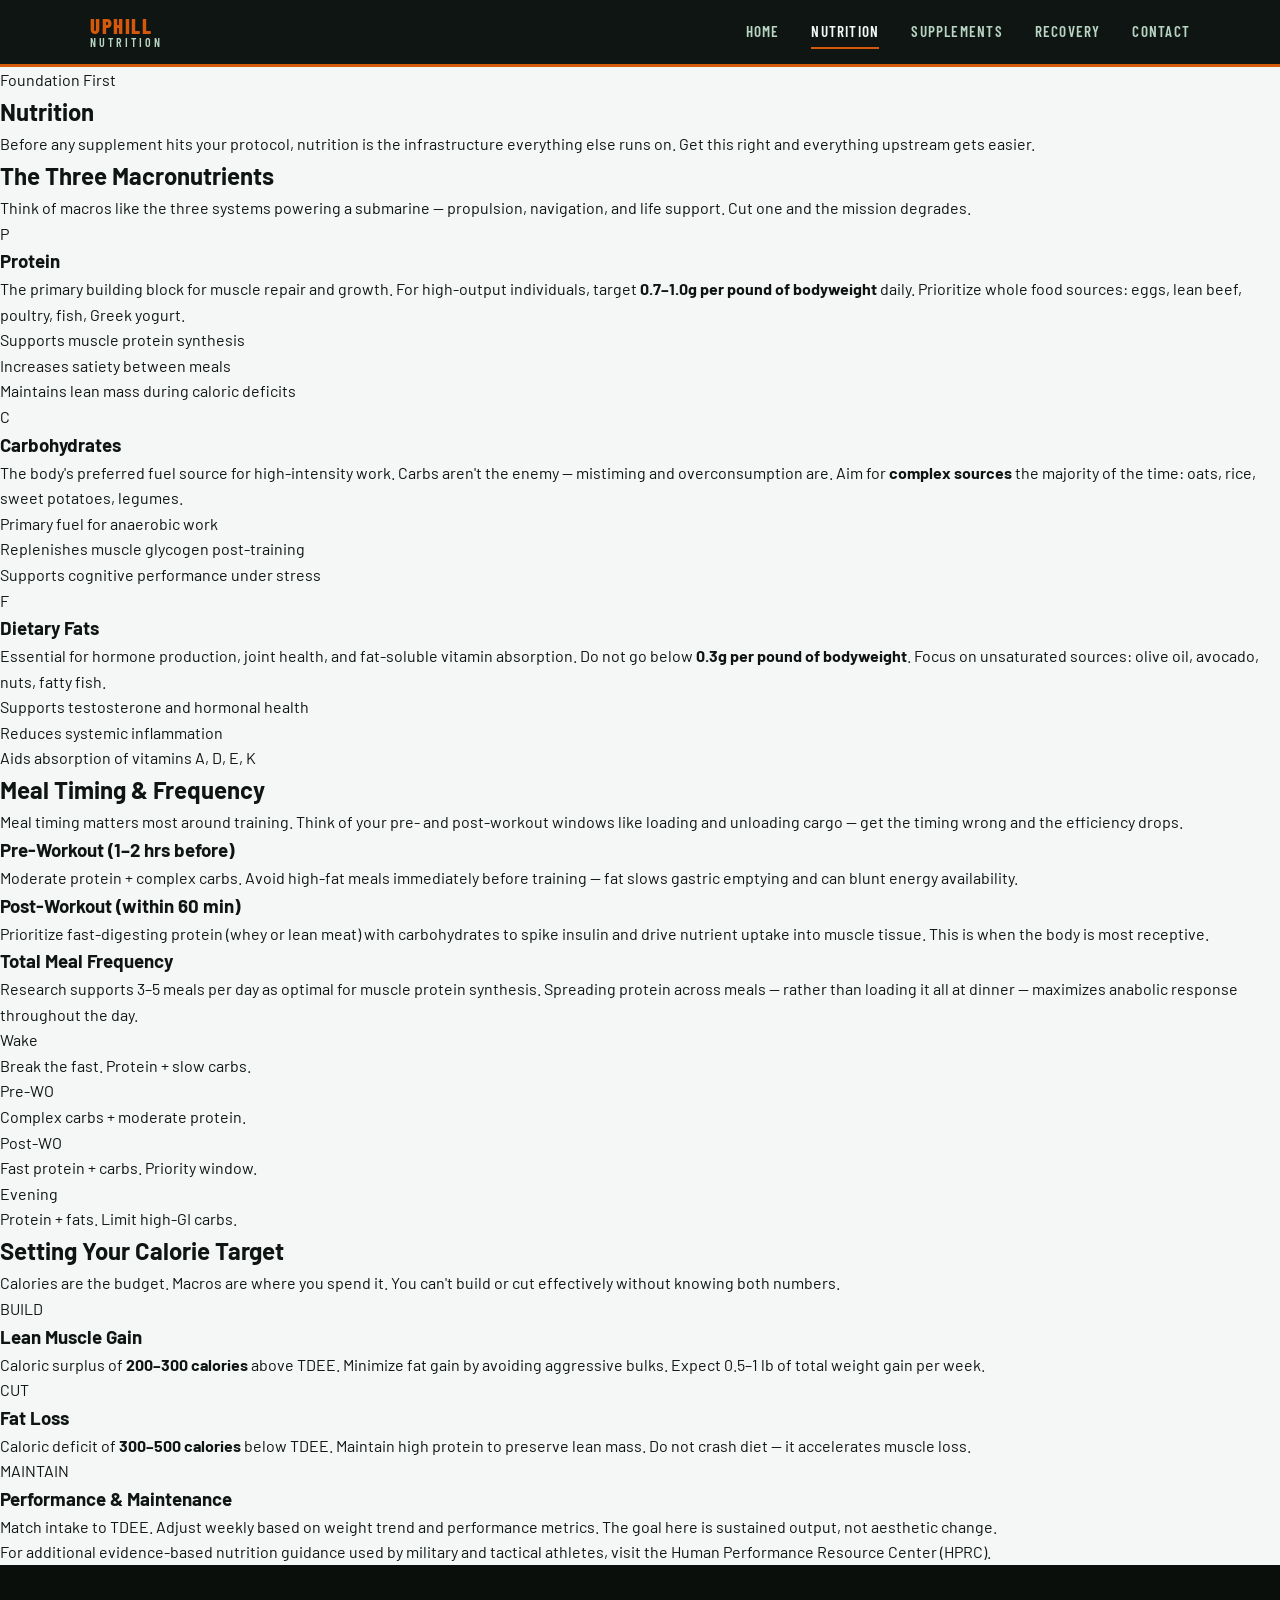
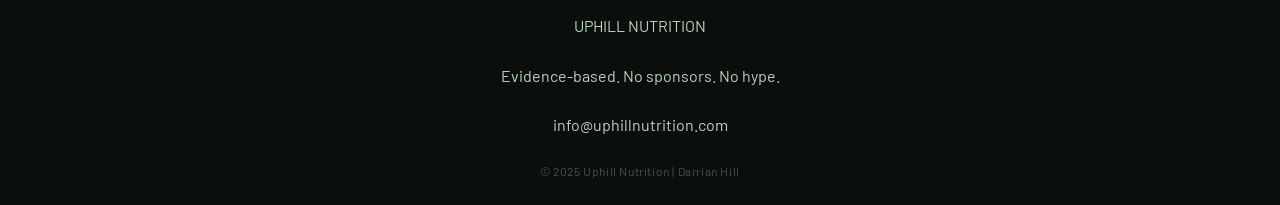
==== nutrition.html @ e3f039fe "Add files via upload Added supplement and nutrition pages" ====
<!DOCTYPE html>
<html lang="en">
<head>
  <meta charset="UTF-8">
  <meta name="viewport" content="width=device-width, initial-scale=1.0">
  <meta name="description" content="Evidence-based nutrition guidance for military personnel and athletes — macros, meal timing, and fueling strategies that actually work.">
  <meta name="author" content="Darrian Hill">
  <meta name="keywords" content="sports nutrition, macros, meal timing, military diet, athlete nutrition, protein, carbohydrates, fats">
  <title>Nutrition | Uphill Nutrition</title>
  <link rel="stylesheet" href="styles.css">
  <link rel="preconnect" href="https://fonts.googleapis.com">
  <link href="https://fonts.googleapis.com/css2?family=Barlow+Condensed:wght@400;600;700;800&family=Barlow:wght@400;500;600&display=swap" rel="stylesheet">
</head>
<body>

  <header>
    <div class="header-inner">
      <div class="logo">
        <span class="logo-up">UPHILL</span>
        <span class="logo-nutrition">NUTRITION</span>
      </div>
      <nav>
        <a href="index.html">Home</a>
        <a href="nutrition.html" class="active">Nutrition</a>
        <a href="supplements.html">Supplements</a>
        <a href="recovery.html">Recovery</a>
        <a href="contact.html">Contact</a>
      </nav>
    </div>
  </header>

  <main>

    <!-- Page Hero -->
    <section class="page-hero">
      <div class="page-hero-content">
        <span class="page-label">Foundation First</span>
        <h1>Nutrition</h1>
        <p>Before any supplement hits your protocol, nutrition is the infrastructure everything else runs on. Get this right and everything upstream gets easier.</p>
      </div>
    </section>

    <!-- Macros Section -->
    <section class="content-section">
      <div class="section-inner">
        <div class="section-header">
          <h2>The Three Macronutrients</h2>
          <p class="section-sub">Think of macros like the three systems powering a submarine — propulsion, navigation, and life support. Cut one and the mission degrades.</p>
        </div>

        <div class="card-grid">
          <article class="macro-card">
            <div class="macro-icon protein-icon">P</div>
            <h3>Protein</h3>
            <p>The primary building block for muscle repair and growth. For high-output individuals, target <strong>0.7–1.0g per pound of bodyweight</strong> daily. Prioritize whole food sources: eggs, lean beef, poultry, fish, Greek yogurt.</p>
            <ul class="macro-list">
              <li>Supports muscle protein synthesis</li>
              <li>Increases satiety between meals</li>
              <li>Maintains lean mass during caloric deficits</li>
            </ul>
          </article>

          <article class="macro-card">
            <div class="macro-icon carb-icon">C</div>
            <h3>Carbohydrates</h3>
            <p>The body's preferred fuel source for high-intensity work. Carbs aren't the enemy — mistiming and overconsumption are. Aim for <strong>complex sources</strong> the majority of the time: oats, rice, sweet potatoes, legumes.</p>
            <ul class="macro-list">
              <li>Primary fuel for anaerobic work</li>
              <li>Replenishes muscle glycogen post-training</li>
              <li>Supports cognitive performance under stress</li>
            </ul>
          </article>

          <article class="macro-card">
            <div class="macro-icon fat-icon">F</div>
            <h3>Dietary Fats</h3>
            <p>Essential for hormone production, joint health, and fat-soluble vitamin absorption. Do not go below <strong>0.3g per pound of bodyweight</strong>. Focus on unsaturated sources: olive oil, avocado, nuts, fatty fish.</p>
            <ul class="macro-list">
              <li>Supports testosterone and hormonal health</li>
              <li>Reduces systemic inflammation</li>
              <li>Aids absorption of vitamins A, D, E, K</li>
            </ul>
          </article>
        </div>
      </div>
    </section>

    <!-- Meal Timing -->
    <section class="content-section alt-bg">
      <div class="section-inner">
        <div class="two-col">
          <div class="col-text">
            <h2>Meal Timing &amp; Frequency</h2>
            <p>Meal timing matters most around training. Think of your pre- and post-workout windows like loading and unloading cargo — get the timing wrong and the efficiency drops.</p>
            <h3>Pre-Workout (1–2 hrs before)</h3>
            <p>Moderate protein + complex carbs. Avoid high-fat meals immediately before training — fat slows gastric emptying and can blunt energy availability.</p>
            <h3>Post-Workout (within 60 min)</h3>
            <p>Prioritize fast-digesting protein (whey or lean meat) with carbohydrates to spike insulin and drive nutrient uptake into muscle tissue. This is when the body is most receptive.</p>
            <h3>Total Meal Frequency</h3>
            <p>Research supports 3–5 meals per day as optimal for muscle protein synthesis. Spreading protein across meals — rather than loading it all at dinner — maximizes anabolic response throughout the day.</p>
          </div>
          <div class="col-visual">
            <div class="timing-chart">
              <div class="timing-row">
                <span class="timing-label">Wake</span>
                <div class="timing-bar bar-moderate"></div>
                <span class="timing-note">Break the fast. Protein + slow carbs.</span>
              </div>
              <div class="timing-row">
                <span class="timing-label">Pre-WO</span>
                <div class="timing-bar bar-high"></div>
                <span class="timing-note">Complex carbs + moderate protein.</span>
              </div>
              <div class="timing-row">
                <span class="timing-label">Post-WO</span>
                <div class="timing-bar bar-peak"></div>
                <span class="timing-note">Fast protein + carbs. Priority window.</span>
              </div>
              <div class="timing-row">
                <span class="timing-label">Evening</span>
                <div class="timing-bar bar-low"></div>
                <span class="timing-note">Protein + fats. Limit high-GI carbs.</span>
              </div>
            </div>
          </div>
        </div>
      </div>
    </section>

    <!-- Calorie Targets -->
    <section class="content-section">
      <div class="section-inner">
        <div class="section-header">
          <h2>Setting Your Calorie Target</h2>
          <p class="section-sub">Calories are the budget. Macros are where you spend it. You can't build or cut effectively without knowing both numbers.</p>
        </div>

        <div class="goal-grid">
          <div class="goal-card">
            <span class="goal-tag build">BUILD</span>
            <h3>Lean Muscle Gain</h3>
            <p>Caloric surplus of <strong>200–300 calories</strong> above TDEE. Minimize fat gain by avoiding aggressive bulks. Expect 0.5–1 lb of total weight gain per week.</p>
          </div>
          <div class="goal-card">
            <span class="goal-tag cut">CUT</span>
            <h3>Fat Loss</h3>
            <p>Caloric deficit of <strong>300–500 calories</strong> below TDEE. Maintain high protein to preserve lean mass. Do not crash diet — it accelerates muscle loss.</p>
          </div>
          <div class="goal-card">
            <span class="goal-tag maintain">MAINTAIN</span>
            <h3>Performance &amp; Maintenance</h3>
            <p>Match intake to TDEE. Adjust weekly based on weight trend and performance metrics. The goal here is sustained output, not aesthetic change.</p>
          </div>
        </div>

        <div class="resource-link">
          <p>For additional evidence-based nutrition guidance used by military and tactical athletes, visit the <a href="https://www.hprc-online.org" target="_blank">Human Performance Resource Center (HPRC)</a>.</p>
        </div>
      </div>
    </section>

  </main>

  <footer>
    <div class="footer-inner">
      <p class="footer-logo">UPHILL NUTRITION</p>
      <p>Evidence-based. No sponsors. No hype.</p>
      <p><a href="mailto:info@uphillnutrition.com">info@uphillnutrition.com</a></p>
      <p class="footer-copy">&copy; 2025 Uphill Nutrition | Darrian Hill</p>
    </div>
  </footer>

</body>
</html>
---- styles.css ----
/* ============================================================
   Uphill Nutrition — styles.css
   CIS 300 | Darrian Hill | dnhill4
   ============================================================ */


:root {
  --text: #0f1512;
  --background: #f4f7f5;
  --primary: #1b6b3a;
  --secondary: #b8d4c3;
  --accent: #d4590a;

  --font-display: 'Barlow Condensed', sans-serif;
  --font-body: 'Barlow', sans-serif;

  --max-width: 1100px;
  --radius: 4px;
  --transition: 0.2s ease;
}


* {
  margin: 0;
  padding: 0;
  box-sizing: border-box;
}

body {
  font-family: var(--font-body);
  background-color: var(--background);
  color: var(--text);
  font-size: 1rem;
  line-height: 1.6;
}

img {
  max-width: 100%;
  display: block;
}

a {
  text-decoration: none;
  color: inherit;
}

ul {
  list-style: none;
}

/* --- Header ----------------------------------------------- */
header {
  background-color: var(--text);
  color: var(--background);
  padding: 0 2rem;
  position: sticky;
  top: 0;
  z-index: 100;
  border-bottom: 3px solid var(--accent);
}

.header-inner {
  max-width: var(--max-width);
  margin: 0 auto;
  display: flex;
  align-items: center;
  justify-content: space-between;
  height: 64px;
}

/* --- Logo -------------------------------------------------- */
.logo {
  display: flex;
  flex-direction: column;
  line-height: 1;
  font-family: var(--font-display);
  letter-spacing: 0.1em;
}

.logo-up {
  font-size: 1.3rem;
  font-weight: 800;
  color: var(--accent);
}

.logo-nutrition {
  font-size: 0.75rem;
  font-weight: 600;
  color: var(--secondary);
  letter-spacing: 0.25em;
}

/* --- Navigation -------------------------------------------- */
nav {
  display: flex;
  gap: 2rem;
  font-family: var(--font-display);
  font-weight: 600;
  font-size: 0.95rem;
  letter-spacing: 0.08em;
  text-transform: uppercase;
}

nav a {
  color: var(--secondary);
  padding: 4px 0;
  border-bottom: 2px solid transparent;
  transition: color var(--transition), border-color var(--transition);
}

nav a:hover,
nav a.active {
  color: var(--background);
  border-bottom-color: var(--accent);
}

/* --- Hero -------------------------------------------------- */
.hero {
  background-color: var(--text);
  color: var(--background);
  padding: 5rem 2rem;
  position: relative;
  overflow: hidden;
}

.hero::before {
  content: '';
  position: absolute;
  top: -60px;
  right: -60px;
  width: 400px;
  height: 400px;
  background: radial-gradient(circle, rgba(212, 89, 10, 0.12) 0%, transparent 70%);
  pointer-events: none;
}

.hero-content {
  max-width: var(--max-width);
  margin: 0 auto;
}

.hero-label {
  font-family: var(--font-display);
  font-size: 0.85rem;
  letter-spacing: 0.3em;
  text-transform: uppercase;
  color: var(--accent);
  margin-bottom: 1rem;
}

.hero h1 {
  font-family: var(--font-display);
  font-size: clamp(2.8rem, 7vw, 5.5rem);
  font-weight: 800;
  line-height: 1;
  letter-spacing: -0.01em;
  text-transform: uppercase;
  margin-bottom: 1.5rem;
}

.hero-sub {
  max-width: 560px;
  color: var(--secondary);
  font-size: 1.05rem;
  margin-bottom: 2.5rem;
}

.hero-cta {
  display: flex;
  gap: 1rem;
  flex-wrap: wrap;
}

.hero-badge {
  position: absolute;
  right: 4rem;
  top: 50%;
  transform: translateY(-50%);
  display: flex;
  flex-direction: column;
  align-items: center;
  font-family: var(--font-display);
  font-weight: 800;
  font-size: 1.4rem;
  letter-spacing: 0.2em;
  text-transform: uppercase;
  color: rgba(184, 212, 195, 0.15);
  line-height: 1.2;
}

/* --- Buttons ----------------------------------------------- */
.btn-primary {
  display: inline-block;
  background-color: var(--accent);
  color: var(--background);
  font-family: var(--font-display);
  font-weight: 700;
  font-size: 0.9rem;
  letter-spacing: 0.1em;
  text-transform: uppercase;
  padding: 0.75rem 1.75rem;
  border-radius: var(--radius);
  transition: background-color var(--transition), transform var(--transition);
}

.btn-primary:hover {
  background-color: #b84a06;
  transform: translateY(-2px);
}

.btn-secondary {
  display: inline-block;
  border: 2px solid var(--secondary);
  color: var(--secondary);
  font-family: var(--font-display);
  font-weight: 700;
  font-size: 0.9rem;
  letter-spacing: 0.1em;
  text-transform: uppercase;
  padding: 0.75rem 1.75rem;
  border-radius: var(--radius);
  transition: background-color var(--transition), color var(--transition);
}

.btn-secondary:hover {
  background-color: var(--secondary);
  color: var(--text);
}

/* --- Mission Strip ----------------------------------------- */
.mission-strip {
  background-color: var(--primary);
  color: var(--background);
  padding: 2.5rem 2rem;
}

.strip-inner {
  max-width: var(--max-width);
  margin: 0 auto;
  display: flex;
  align-items: center;
  gap: 2.5rem;
}

.strip-stat {
  display: flex;
  flex-direction: column;
  align-items: center;
  min-width: 100px;
  text-align: center;
}

.stat-num {
  font-family: var(--font-display);
  font-size: 3rem;
  font-weight: 800;
  color: var(--accent);
  line-height: 1;
}

.stat-label {
  font-size: 0.75rem;
  letter-spacing: 0.15em;
  text-transform: uppercase;
  color: var(--secondary);
  margin-top: 0.25rem;
}

.strip-divider {
  width: 1px;
  height: 60px;
  background-color: rgba(184, 212, 195, 0.3);
  flex-shrink: 0;
}

.strip-text {
  font-size: 0.95rem;
  color: var(--secondary);
  flex: 1;
  line-height: 1.7;
}

/* --- Cards Section ----------------------------------------- */
.cards-section {
  padding: 5rem 2rem;
  max-width: var(--max-width);
  margin: 0 auto;
}

.section-heading {
  font-family: var(--font-display);
  font-size: 2.2rem;
  font-weight: 800;
  text-transform: uppercase;
  letter-spacing: 0.05em;
  margin-bottom: 2.5rem;
  color: var(--text);
  border-left: 5px solid var(--accent);
  padding-left: 1rem;
}

.cards-grid {
  display: grid;
  grid-template-columns: repeat(3, 1fr);
  gap: 1.5rem;
}

/* --- Card -------------------------------------------------- */
.card {
  background-color: #ffffff;
  border: 1px solid #dde8e2;
  border-radius: var(--radius);
  padding: 2rem;
  transition: transform var(--transition), box-shadow var(--transition);
}

.card:hover {
  transform: translateY(-4px);
  box-shadow: 0 12px 32px rgba(27, 107, 58, 0.1);
}

.card-accent {
  background-color: var(--text);
  color: var(--background);
  border-color: var(--text);
}

.card-accent p {
  color: var(--secondary);
}

.card-icon {
  font-size: 1.8rem;
  color: var(--accent);
  margin-bottom: 1rem;
}

.card h3 {
  font-family: var(--font-display);
  font-size: 1.5rem;
  font-weight: 700;
  text-transform: uppercase;
  letter-spacing: 0.05em;
  margin-bottom: 0.75rem;
}

.card p {
  font-size: 0.92rem;
  color: #4a5a50;
  line-height: 1.7;
  margin-bottom: 1.5rem;
}

.card-link {
  font-family: var(--font-display);
  font-weight: 700;
  font-size: 0.85rem;
  letter-spacing: 0.1em;
  text-transform: uppercase;
  color: var(--accent);
  border-bottom: 1px solid transparent;
  transition: border-color var(--transition);
}

.card-link:hover {
  border-bottom-color: var(--accent);
}

/* --- Audience Section -------------------------------------- */
.audience-section {
  background-color: #eaf2ed;
  padding: 5rem 2rem;
}

.audience-inner {
  max-width: var(--max-width);
  margin: 0 auto;
  display: grid;
  grid-template-columns: 1fr 1fr;
  gap: 4rem;
  align-items: center;
}

.audience-text h2 {
  font-family: var(--font-display);
  font-size: 2rem;
  font-weight: 800;
  text-transform: uppercase;
  letter-spacing: 0.03em;
  margin-bottom: 1rem;
  color: var(--text);
}

.audience-text p {
  color: #3a4a40;
  margin-bottom: 1rem;
  font-size: 0.95rem;
}

.audience-list {
  margin: 1.5rem 0 2rem;
  display: flex;
  flex-direction: column;
  gap: 0.6rem;
}

.audience-list li {
  font-size: 0.92rem;
  color: var(--text);
  padding-left: 1.2rem;
  position: relative;
}

.audience-list li::before {
  content: '▸';
  position: absolute;
  left: 0;
  color: var(--accent);
}

/* --- Visual Block ------------------------------------------ */
.visual-block {
  background-color: var(--text);
  color: var(--background);
  border-radius: var(--radius);
  padding: 2rem;
}

.visual-label {
  font-family: var(--font-display);
  font-size: 0.75rem;
  letter-spacing: 0.25em;
  text-transform: uppercase;
  color: var(--accent);
  margin-bottom: 0.5rem;
}

.visual-range {
  font-family: var(--font-display);
  font-size: 1.8rem;
  font-weight: 700;
  color: var(--secondary);
  margin-bottom: 1.5rem;
}

.visual-bar-wrap {
  margin-bottom: 0.75rem;
}

.visual-bar {
  background-color: var(--primary);
  color: var(--background);
  font-size: 0.78rem;
  font-family: var(--font-display);
  font-weight: 600;
  letter-spacing: 0.05em;
  text-transform: uppercase;
  padding: 0.4rem 0.75rem;
  border-radius: 2px;
  border-left: 3px solid var(--accent);
  transition: width var(--transition);
}

/* --- Resource Callout -------------------------------------- */
.resource-callout {
  text-align: center;
  padding: 4rem 2rem;
  max-width: 640px;
  margin: 0 auto;
}

.resource-label {
  font-family: var(--font-display);
  font-size: 0.75rem;
  letter-spacing: 0.25em;
  text-transform: uppercase;
  color: var(--accent);
  margin-bottom: 0.5rem;
}

.resource-callout h3 {
  font-family: var(--font-display);
  font-size: 1.8rem;
  font-weight: 800;
  text-transform: uppercase;
  margin-bottom: 0.75rem;
}

.resource-callout p {
  color: #4a5a50;
  margin-bottom: 1.5rem;
  font-size: 0.95rem;
}

/* --- Contact Strip ----------------------------------------- */
.contact-strip {
  background-color: var(--text);
  color: var(--secondary);
  text-align: center;
  padding: 2rem;
  font-size: 0.9rem;
}

.email-link {
  display: block;
  font-family: var(--font-display);
  font-size: 1.3rem;
  font-weight: 700;
  color: var(--accent);
  letter-spacing: 0.05em;
  margin-top: 0.4rem;
  transition: color var(--transition);
}

.email-link:hover {
  color: #ff7a3a;
}

/* --- Footer ------------------------------------------------ */
footer {
  background-color: #0a0f0c;
  color: var(--secondary);
  padding: 3rem 2rem 1.5rem;
}

.footer-inner {
  max-width: var(--max-width);
  margin: 0 auto;
  display: flex;
  flex-direction: column;
  align-items: center;
  gap: 1.5rem;
  text-align: center;
}

.footer-brand p {
  font-size: 0.8rem;
  color: rgba(184, 212, 195, 0.5);
  margin-top: 0.4rem;
  letter-spacing: 0.05em;
}

.footer-nav {
  display: flex;
  gap: 1.5rem;
  font-family: var(--font-display);
  font-size: 0.85rem;
  font-weight: 600;
  letter-spacing: 0.1em;
  text-transform: uppercase;
}

.footer-nav a {
  color: rgba(184, 212, 195, 0.6);
  transition: color var(--transition);
}

.footer-nav a:hover {
  color: var(--background);
}

.footer-copy {
  font-size: 0.75rem;
  color: rgba(184, 212, 195, 0.35);
  letter-spacing: 0.05em;
}
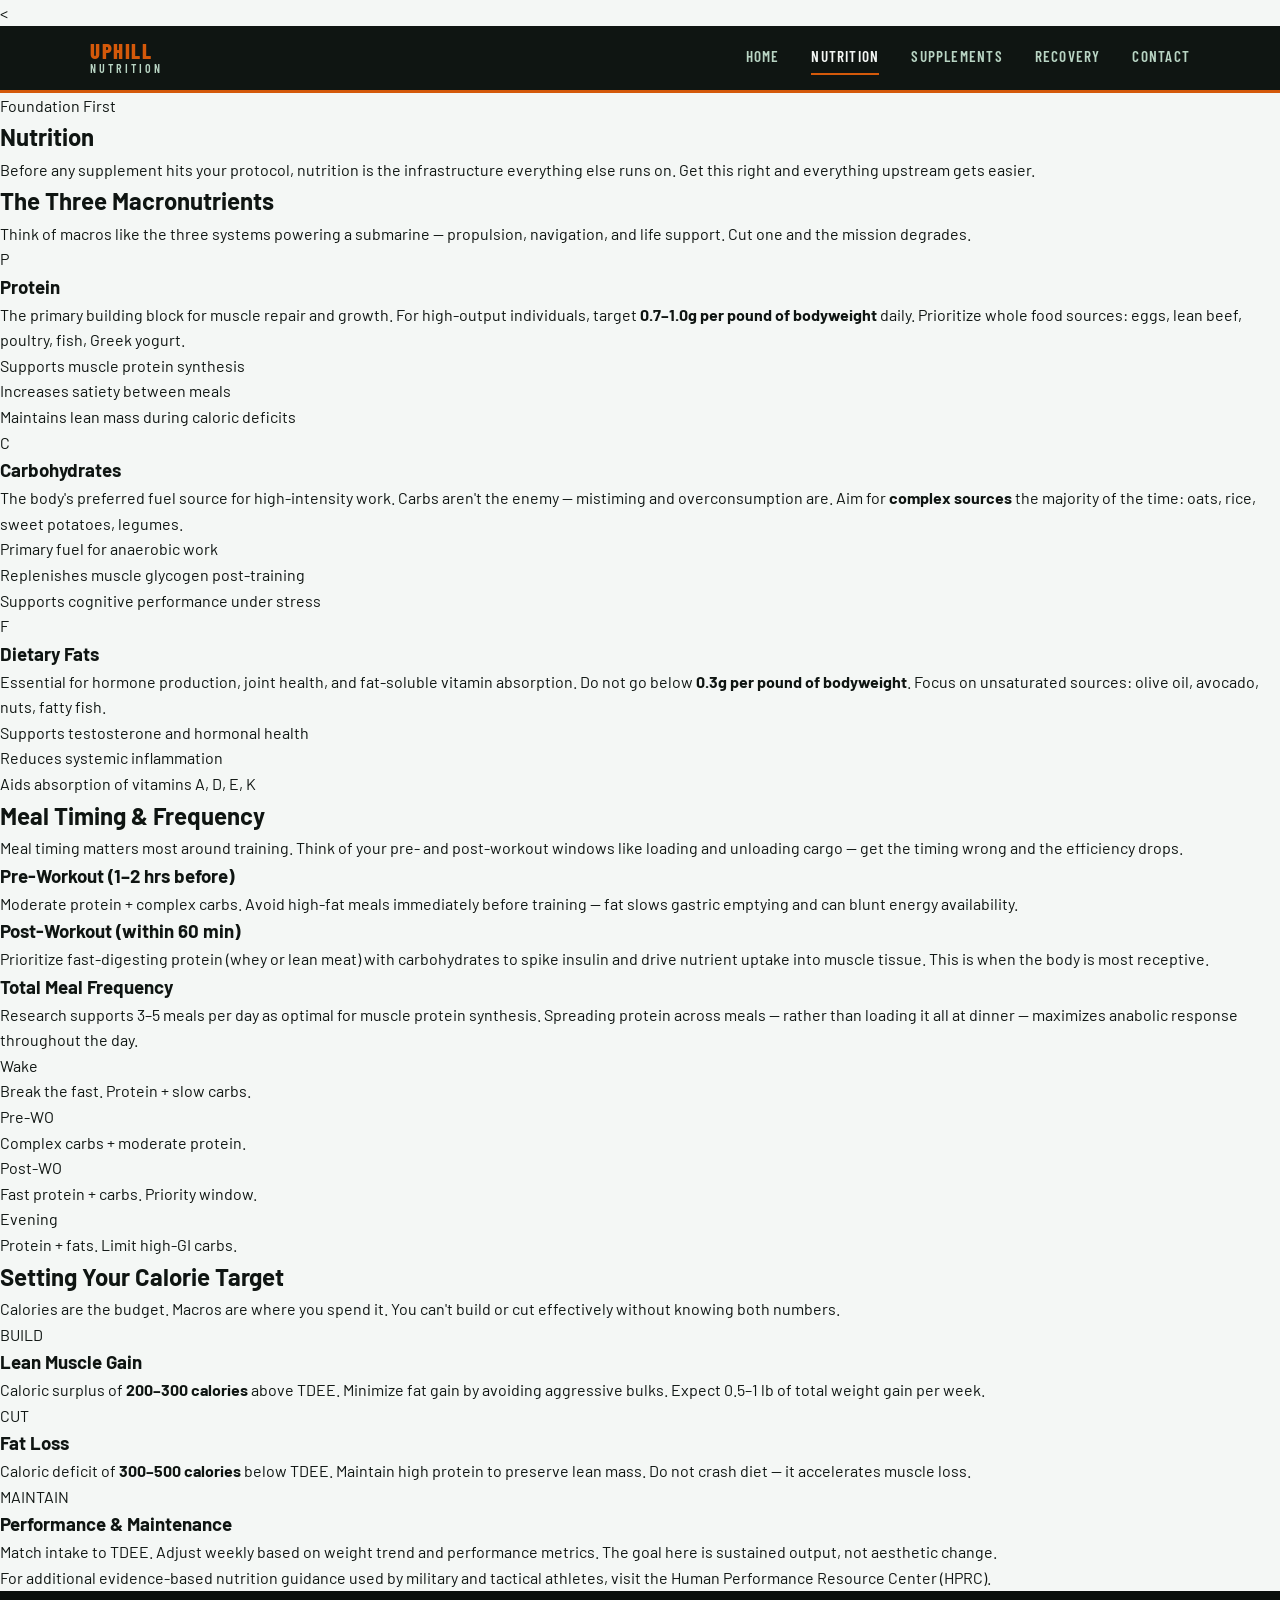
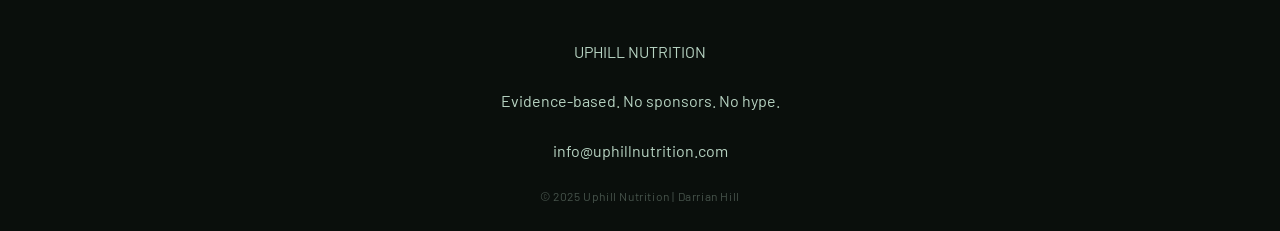
==== commit 171a013e: "Add files via upload" ====
--- a/nutrition.html
+++ b/nutrition.html
@@ -7,8 +7,7 @@
   <meta name="author" content="Darrian Hill">
   <meta name="keywords" content="sports nutrition, macros, meal timing, military diet, athlete nutrition, protein, carbohydrates, fats">
   <title>Nutrition | Uphill Nutrition</title>
-  <link rel="stylesheet" href="styles.css">
-  <link rel="preconnect" href="https://fonts.googleapis.com">
+<<link rel="stylesheet" href="styles.css">
   <link href="https://fonts.googleapis.com/css2?family=Barlow+Condensed:wght@400;600;700;800&family=Barlow:wght@400;500;600&display=swap" rel="stylesheet">
 </head>
 <body>
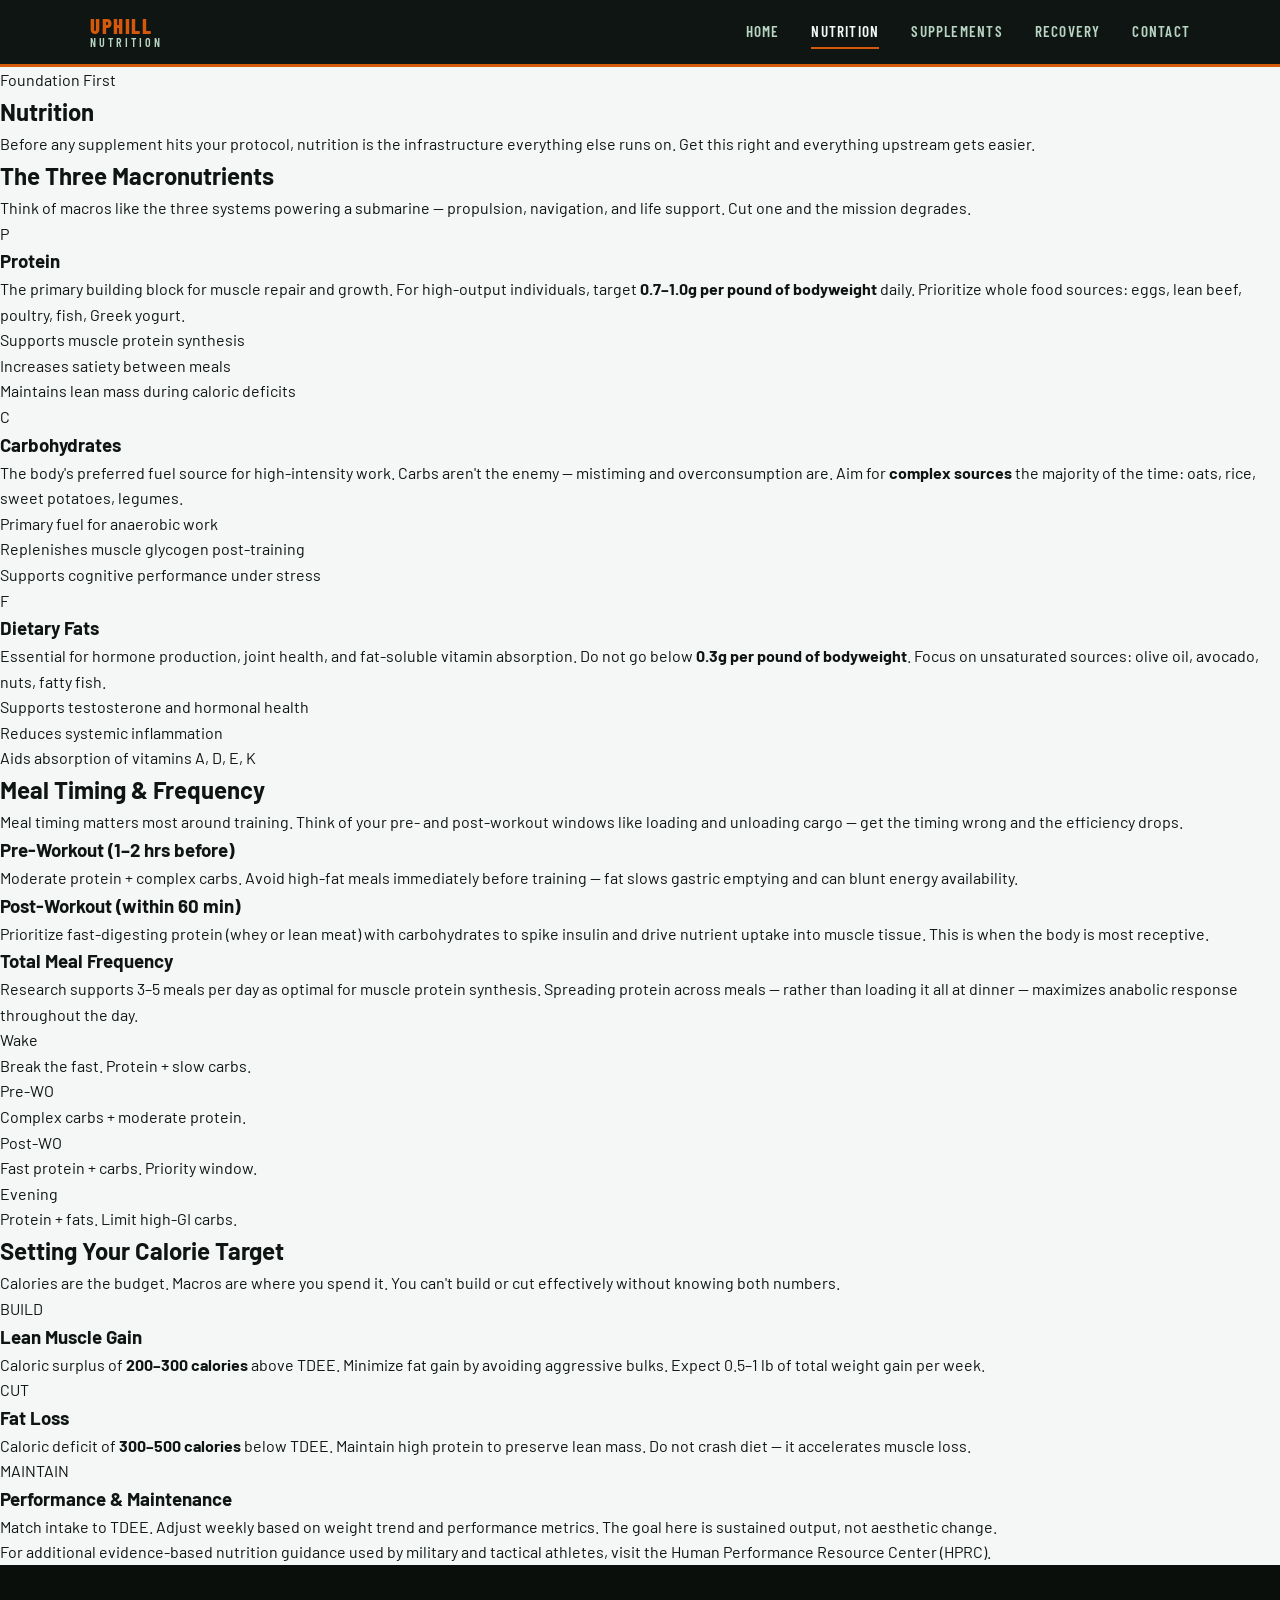
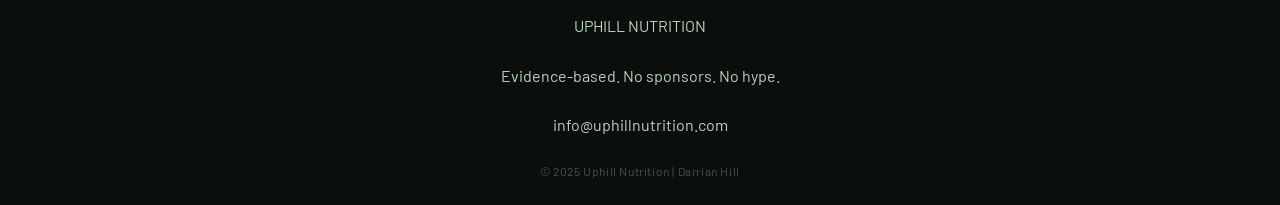
==== commit d5132a6b: "Update nutrition.html" ====
--- a/nutrition.html
+++ b/nutrition.html
@@ -7,7 +7,7 @@
   <meta name="author" content="Darrian Hill">
   <meta name="keywords" content="sports nutrition, macros, meal timing, military diet, athlete nutrition, protein, carbohydrates, fats">
   <title>Nutrition | Uphill Nutrition</title>
-<<link rel="stylesheet" href="styles.css">
+<link rel="stylesheet" href="styles.css">
   <link href="https://fonts.googleapis.com/css2?family=Barlow+Condensed:wght@400;600;700;800&family=Barlow:wght@400;500;600&display=swap" rel="stylesheet">
 </head>
 <body>
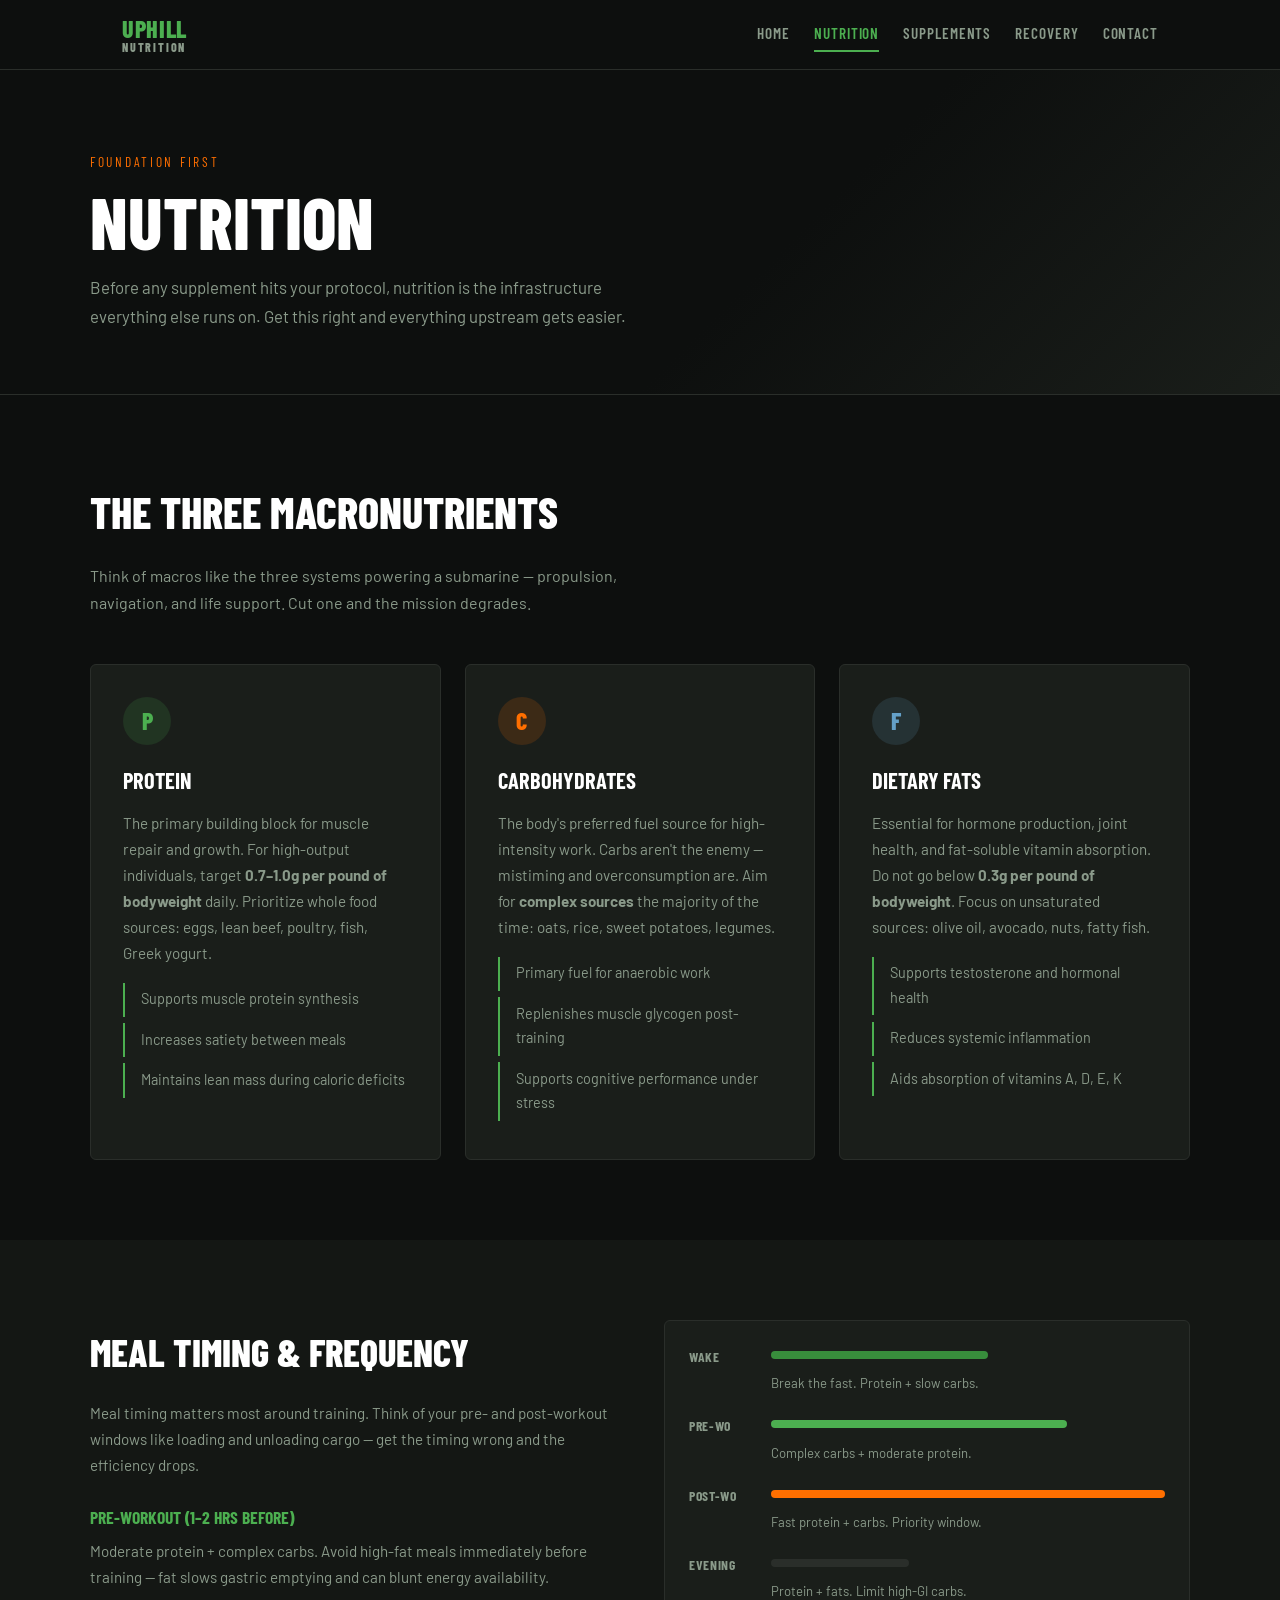
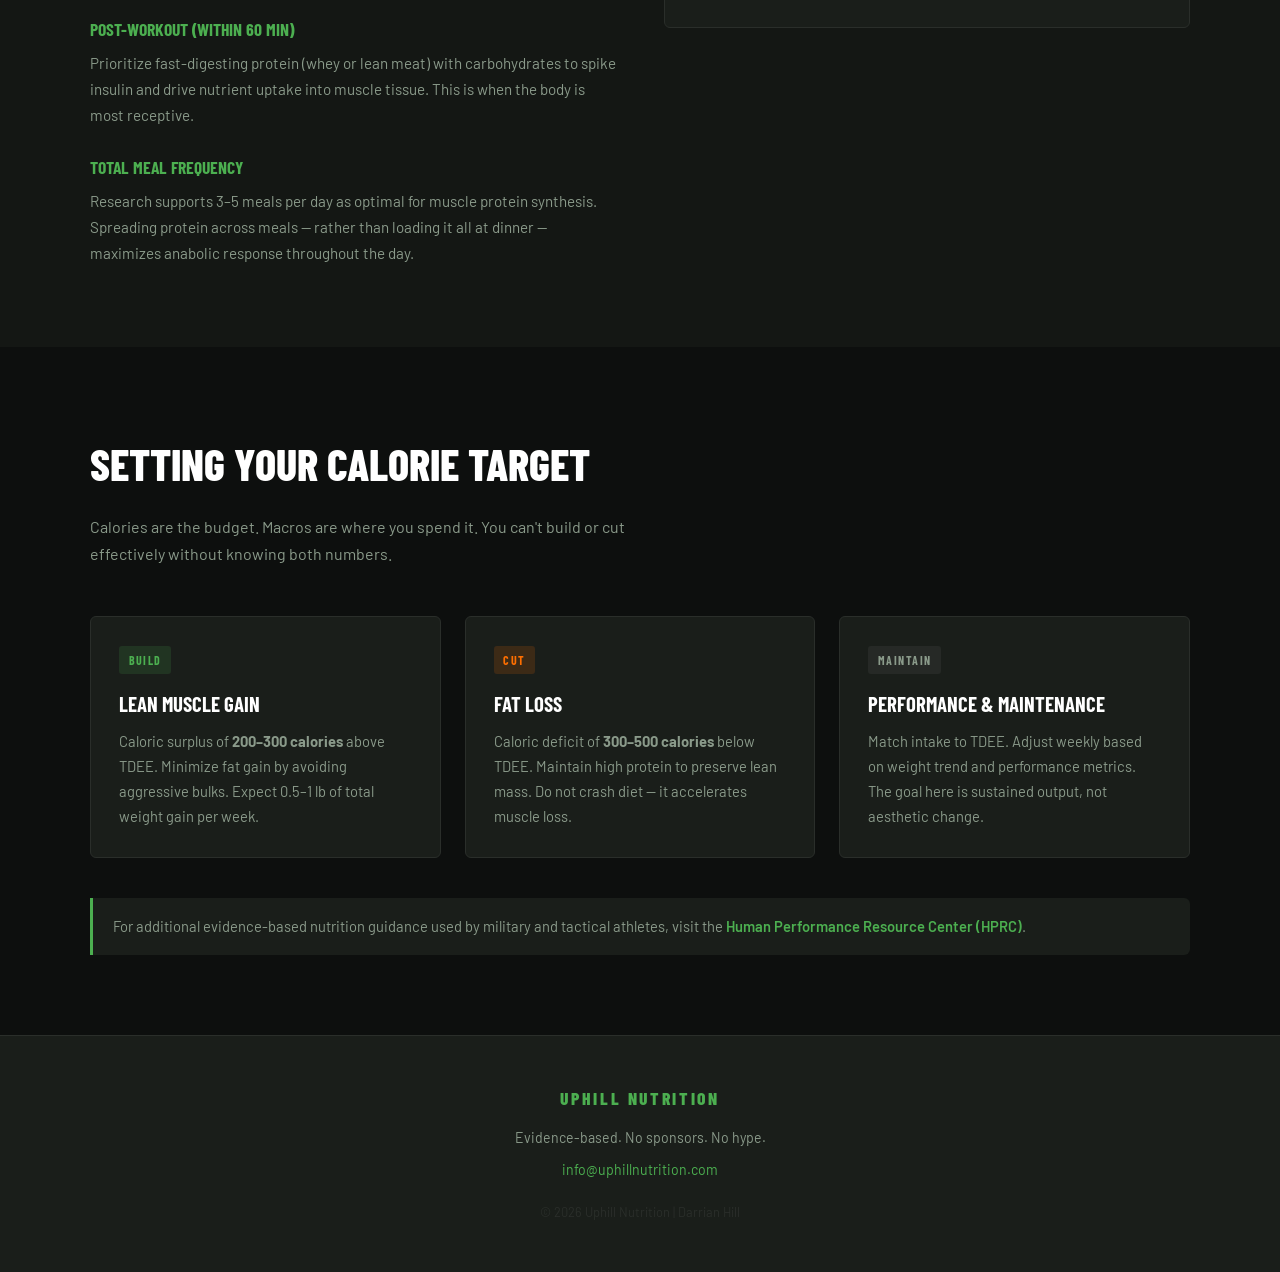
==== commit 836a8649: "Update nutrition.html" ====
--- a/nutrition.html
+++ b/nutrition.html
@@ -7,11 +7,21 @@
   <meta name="author" content="Darrian Hill">
   <meta name="keywords" content="sports nutrition, macros, meal timing, military diet, athlete nutrition, protein, carbohydrates, fats">
   <title>Nutrition | Uphill Nutrition</title>
-<link rel="stylesheet" href="styles.css">
+  <link rel="stylesheet" href="styles.css">
   <link href="https://fonts.googleapis.com/css2?family=Barlow+Condensed:wght@400;600;700;800&family=Barlow:wght@400;500;600&display=swap" rel="stylesheet">
+ 
+  <!-- Google Analytics -->
+  <script async src="https://www.googletagmanager.com/gtag/js?id=G-QLV8TB758B"></script>
+  <script>
+    window.dataLayer = window.dataLayer || [];
+    function gtag(){dataLayer.push(arguments);}
+    gtag('js', new Date());
+    gtag('config', 'G-QLV8TB758B');
+  </script>
+ 
 </head>
 <body>
-
+ 
   <header>
     <div class="header-inner">
       <div class="logo">
@@ -27,9 +37,9 @@
       </nav>
     </div>
   </header>
-
+ 
   <main>
-
+ 
     <!-- Page Hero -->
     <section class="page-hero">
       <div class="page-hero-content">
@@ -38,7 +48,7 @@
         <p>Before any supplement hits your protocol, nutrition is the infrastructure everything else runs on. Get this right and everything upstream gets easier.</p>
       </div>
     </section>
-
+ 
     <!-- Macros Section -->
     <section class="content-section">
       <div class="section-inner">
@@ -46,7 +56,7 @@
           <h2>The Three Macronutrients</h2>
           <p class="section-sub">Think of macros like the three systems powering a submarine — propulsion, navigation, and life support. Cut one and the mission degrades.</p>
         </div>
-
+ 
         <div class="card-grid">
           <article class="macro-card">
             <div class="macro-icon protein-icon">P</div>
@@ -58,7 +68,7 @@
               <li>Maintains lean mass during caloric deficits</li>
             </ul>
           </article>
-
+ 
           <article class="macro-card">
             <div class="macro-icon carb-icon">C</div>
             <h3>Carbohydrates</h3>
@@ -69,7 +79,7 @@
               <li>Supports cognitive performance under stress</li>
             </ul>
           </article>
-
+ 
           <article class="macro-card">
             <div class="macro-icon fat-icon">F</div>
             <h3>Dietary Fats</h3>
@@ -83,7 +93,7 @@
         </div>
       </div>
     </section>
-
+ 
     <!-- Meal Timing -->
     <section class="content-section alt-bg">
       <div class="section-inner">
@@ -125,7 +135,7 @@
         </div>
       </div>
     </section>
-
+ 
     <!-- Calorie Targets -->
     <section class="content-section">
       <div class="section-inner">
@@ -133,7 +143,7 @@
           <h2>Setting Your Calorie Target</h2>
           <p class="section-sub">Calories are the budget. Macros are where you spend it. You can't build or cut effectively without knowing both numbers.</p>
         </div>
-
+ 
         <div class="goal-grid">
           <div class="goal-card">
             <span class="goal-tag build">BUILD</span>
@@ -151,23 +161,23 @@
             <p>Match intake to TDEE. Adjust weekly based on weight trend and performance metrics. The goal here is sustained output, not aesthetic change.</p>
           </div>
         </div>
-
+ 
         <div class="resource-link">
           <p>For additional evidence-based nutrition guidance used by military and tactical athletes, visit the <a href="https://www.hprc-online.org" target="_blank">Human Performance Resource Center (HPRC)</a>.</p>
         </div>
       </div>
     </section>
-
+ 
   </main>
-
+ 
   <footer>
     <div class="footer-inner">
       <p class="footer-logo">UPHILL NUTRITION</p>
       <p>Evidence-based. No sponsors. No hype.</p>
       <p><a href="mailto:info@uphillnutrition.com">info@uphillnutrition.com</a></p>
-      <p class="footer-copy">&copy; 2025 Uphill Nutrition | Darrian Hill</p>
+      <p class="footer-copy">&copy; 2026 Uphill Nutrition | Darrian Hill</p>
     </div>
   </footer>
-
+ 
 </body>
 </html>
--- a/styles.css
+++ b/styles.css
@@ -1,37 +1,48 @@
 /* ============================================================
-   Uphill Nutrition — styles.css
-   CIS 300 | Darrian Hill | dnhill4
-   ============================================================ */
-
-
+   UPHILL NUTRITION — styles.css
+   Author: Darrian Hill (dnhill4)
+   CIS 300 | Elva Lin
+   ============================================================ */
+
+/* --- CSS Custom Properties (Variables) --- */
 :root {
-  --text: #0f1512;
-  --background: #f4f7f5;
-  --primary: #1b6b3a;
-  --secondary: #b8d4c3;
-  --accent: #d4590a;
-
-  --font-display: 'Barlow Condensed', sans-serif;
-  --font-body: 'Barlow', sans-serif;
-
-  --max-width: 1100px;
-  --radius: 4px;
-  --transition: 0.2s ease;
-}
-
-
-* {
+  --color-bg:          #0d0f0e;
+  --color-bg-alt:      #141714;
+  --color-surface:     #1a1e1a;
+  --color-border:      #2a2e2a;
+  --color-primary:     #4caf50;
+  --color-primary-dk:  #388e3c;
+  --color-accent:      #ff6f00;
+  --color-accent-lt:   #ffa040;
+  --color-text:        #e8ede8;
+  --color-text-muted:  #8a9a8a;
+  --color-white:       #ffffff;
+
+  --font-display:      'Barlow Condensed', sans-serif;
+  --font-body:         'Barlow', sans-serif;
+
+  --radius:            6px;
+  --max-width:         1100px;
+  --header-h:          70px;
+}
+
+/* --- Reset & Base --- */
+*, *::before, *::after {
+  box-sizing: border-box;
   margin: 0;
   padding: 0;
-  box-sizing: border-box;
+}
+
+html {
+  scroll-behavior: smooth;
 }
 
 body {
+  background-color: var(--color-bg);
+  color: var(--color-text);
   font-family: var(--font-body);
-  background-color: var(--background);
-  color: var(--text);
-  font-size: 1rem;
-  line-height: 1.6;
+  font-size: 16px;
+  line-height: 1.7;
 }
 
 img {
@@ -40,197 +51,193 @@
 }
 
 a {
+  color: var(--color-primary);
   text-decoration: none;
-  color: inherit;
+}
+
+a:hover {
+  color: var(--color-accent-lt);
 }
 
 ul {
   list-style: none;
 }
 
-/* --- Header ----------------------------------------------- */
+/* ============================================================
+   HEADER & NAV
+   ============================================================ */
 header {
-  background-color: var(--text);
-  color: var(--background);
-  padding: 0 2rem;
   position: sticky;
   top: 0;
   z-index: 100;
-  border-bottom: 3px solid var(--accent);
+  background-color: var(--color-bg);
+  border-bottom: 1px solid var(--color-border);
+  height: var(--header-h);
 }
 
 .header-inner {
   max-width: var(--max-width);
   margin: 0 auto;
+  padding: 0 2rem;
+  height: 100%;
   display: flex;
   align-items: center;
   justify-content: space-between;
-  height: 64px;
-}
-
-/* --- Logo -------------------------------------------------- */
+}
+
 .logo {
   display: flex;
   flex-direction: column;
   line-height: 1;
   font-family: var(--font-display);
-  letter-spacing: 0.1em;
+  font-weight: 800;
+  letter-spacing: 0.04em;
 }
 
 .logo-up {
-  font-size: 1.3rem;
-  font-weight: 800;
-  color: var(--accent);
+  font-size: 1.5rem;
+  color: var(--color-primary);
 }
 
 .logo-nutrition {
   font-size: 0.75rem;
+  color: var(--color-text-muted);
+  letter-spacing: 0.15em;
+}
+
+nav {
+  display: flex;
+  gap: 1.5rem;
+}
+
+nav a {
+  font-family: var(--font-display);
   font-weight: 600;
-  color: var(--secondary);
-  letter-spacing: 0.25em;
-}
-
-/* --- Navigation -------------------------------------------- */
-nav {
-  display: flex;
+  font-size: 0.95rem;
+  letter-spacing: 0.06em;
+  text-transform: uppercase;
+  color: var(--color-text-muted);
+  padding: 0.25rem 0;
+  border-bottom: 2px solid transparent;
+  transition: color 0.2s, border-color 0.2s;
+}
+
+nav a:hover {
+  color: var(--color-text);
+  border-bottom-color: var(--color-primary);
+}
+
+nav a.active {
+  color: var(--color-primary);
+  border-bottom-color: var(--color-primary);
+}
+
+/* ============================================================
+   INDEX HERO
+   ============================================================ */
+.hero {
+  min-height: 80vh;
+  display: flex;
+  align-items: center;
+  padding: 5rem 2rem;
+  max-width: var(--max-width);
+  margin: 0 auto;
   gap: 2rem;
+  justify-content: space-between;
+}
+
+.hero-content {
+  max-width: 620px;
+}
+
+.hero-label {
+  font-family: var(--font-display);
+  font-size: 0.85rem;
+  letter-spacing: 0.2em;
+  text-transform: uppercase;
+  color: var(--color-accent);
+  margin-bottom: 1rem;
+}
+
+.hero h1 {
+  font-family: var(--font-display);
+  font-size: clamp(3rem, 7vw, 5.5rem);
+  font-weight: 800;
+  line-height: 1.0;
+  text-transform: uppercase;
+  color: var(--color-white);
+  margin-bottom: 1.25rem;
+}
+
+.hero-sub {
+  font-size: 1.1rem;
+  color: var(--color-text-muted);
+  max-width: 520px;
+  margin-bottom: 2rem;
+}
+
+.hero-cta {
+  display: flex;
+  gap: 1rem;
+  flex-wrap: wrap;
+}
+
+.btn-primary {
+  background-color: var(--color-primary);
+  color: var(--color-bg);
+  font-family: var(--font-display);
+  font-weight: 700;
+  font-size: 0.95rem;
+  letter-spacing: 0.08em;
+  text-transform: uppercase;
+  padding: 0.75rem 1.75rem;
+  border-radius: var(--radius);
+  transition: background-color 0.2s;
+}
+
+.btn-primary:hover {
+  background-color: var(--color-primary-dk);
+  color: var(--color-white);
+}
+
+.btn-secondary {
+  border: 1px solid var(--color-border);
+  color: var(--color-text);
   font-family: var(--font-display);
   font-weight: 600;
   font-size: 0.95rem;
   letter-spacing: 0.08em;
   text-transform: uppercase;
-}
-
-nav a {
-  color: var(--secondary);
-  padding: 4px 0;
-  border-bottom: 2px solid transparent;
-  transition: color var(--transition), border-color var(--transition);
-}
-
-nav a:hover,
-nav a.active {
-  color: var(--background);
-  border-bottom-color: var(--accent);
-}
-
-/* --- Hero -------------------------------------------------- */
-.hero {
-  background-color: var(--text);
-  color: var(--background);
-  padding: 5rem 2rem;
-  position: relative;
-  overflow: hidden;
-}
-
-.hero::before {
-  content: '';
-  position: absolute;
-  top: -60px;
-  right: -60px;
-  width: 400px;
-  height: 400px;
-  background: radial-gradient(circle, rgba(212, 89, 10, 0.12) 0%, transparent 70%);
-  pointer-events: none;
-}
-
-.hero-content {
-  max-width: var(--max-width);
-  margin: 0 auto;
-}
-
-.hero-label {
-  font-family: var(--font-display);
-  font-size: 0.85rem;
-  letter-spacing: 0.3em;
-  text-transform: uppercase;
-  color: var(--accent);
-  margin-bottom: 1rem;
-}
-
-.hero h1 {
-  font-family: var(--font-display);
-  font-size: clamp(2.8rem, 7vw, 5.5rem);
-  font-weight: 800;
-  line-height: 1;
-  letter-spacing: -0.01em;
-  text-transform: uppercase;
-  margin-bottom: 1.5rem;
-}
-
-.hero-sub {
-  max-width: 560px;
-  color: var(--secondary);
-  font-size: 1.05rem;
-  margin-bottom: 2.5rem;
-}
-
-.hero-cta {
-  display: flex;
-  gap: 1rem;
-  flex-wrap: wrap;
-}
-
-.hero-badge {
-  position: absolute;
-  right: 4rem;
-  top: 50%;
-  transform: translateY(-50%);
-  display: flex;
-  flex-direction: column;
-  align-items: center;
-  font-family: var(--font-display);
-  font-weight: 800;
-  font-size: 1.4rem;
-  letter-spacing: 0.2em;
-  text-transform: uppercase;
-  color: rgba(184, 212, 195, 0.15);
-  line-height: 1.2;
-}
-
-/* --- Buttons ----------------------------------------------- */
-.btn-primary {
-  display: inline-block;
-  background-color: var(--accent);
-  color: var(--background);
-  font-family: var(--font-display);
-  font-weight: 700;
-  font-size: 0.9rem;
-  letter-spacing: 0.1em;
-  text-transform: uppercase;
   padding: 0.75rem 1.75rem;
   border-radius: var(--radius);
-  transition: background-color var(--transition), transform var(--transition);
-}
-
-.btn-primary:hover {
-  background-color: #b84a06;
-  transform: translateY(-2px);
-}
-
-.btn-secondary {
-  display: inline-block;
-  border: 2px solid var(--secondary);
-  color: var(--secondary);
-  font-family: var(--font-display);
-  font-weight: 700;
-  font-size: 0.9rem;
+  transition: border-color 0.2s, color 0.2s;
+}
+
+.btn-secondary:hover {
+  border-color: var(--color-primary);
+  color: var(--color-primary);
+}
+
+.hero-badge {
+  display: flex;
+  flex-direction: column;
+  align-items: center;
+  gap: 0.25rem;
+  font-family: var(--font-display);
+  font-weight: 800;
+  font-size: 1.75rem;
   letter-spacing: 0.1em;
   text-transform: uppercase;
-  padding: 0.75rem 1.75rem;
-  border-radius: var(--radius);
-  transition: background-color var(--transition), color var(--transition);
-}
-
-.btn-secondary:hover {
-  background-color: var(--secondary);
-  color: var(--text);
-}
-
-/* --- Mission Strip ----------------------------------------- */
+  color: var(--color-border);
+}
+
+/* ============================================================
+   MISSION STRIP
+   ============================================================ */
 .mission-strip {
-  background-color: var(--primary);
-  color: var(--background);
+  background-color: var(--color-surface);
+  border-top: 1px solid var(--color-border);
+  border-bottom: 1px solid var(--color-border);
   padding: 2.5rem 2rem;
 }
 
@@ -239,288 +246,494 @@
   margin: 0 auto;
   display: flex;
   align-items: center;
-  gap: 2.5rem;
+  gap: 3rem;
 }
 
 .strip-stat {
   display: flex;
   flex-direction: column;
   align-items: center;
-  min-width: 100px;
-  text-align: center;
+  min-width: 80px;
 }
 
 .stat-num {
   font-family: var(--font-display);
   font-size: 3rem;
   font-weight: 800;
-  color: var(--accent);
+  color: var(--color-primary);
   line-height: 1;
 }
 
 .stat-label {
   font-size: 0.75rem;
-  letter-spacing: 0.15em;
-  text-transform: uppercase;
-  color: var(--secondary);
-  margin-top: 0.25rem;
+  letter-spacing: 0.1em;
+  text-transform: uppercase;
+  color: var(--color-text-muted);
 }
 
 .strip-divider {
   width: 1px;
   height: 60px;
-  background-color: rgba(184, 212, 195, 0.3);
-  flex-shrink: 0;
+  background-color: var(--color-border);
 }
 
 .strip-text {
-  font-size: 0.95rem;
-  color: var(--secondary);
-  flex: 1;
-  line-height: 1.7;
-}
-
-/* --- Cards Section ----------------------------------------- */
-.cards-section {
+  color: var(--color-text-muted);
+  max-width: 600px;
+  font-size: 1rem;
+}
+
+/* ============================================================
+   CONTENT SECTIONS (shared)
+   ============================================================ */
+.content-section {
   padding: 5rem 2rem;
+}
+
+.content-section.alt-bg {
+  background-color: var(--color-bg-alt);
+}
+
+.section-inner {
   max-width: var(--max-width);
   margin: 0 auto;
 }
 
-.section-heading {
-  font-family: var(--font-display);
-  font-size: 2.2rem;
-  font-weight: 800;
-  text-transform: uppercase;
-  letter-spacing: 0.05em;
-  margin-bottom: 2.5rem;
-  color: var(--text);
-  border-left: 5px solid var(--accent);
-  padding-left: 1rem;
-}
-
-.cards-grid {
+.section-header {
+  margin-bottom: 3rem;
+}
+
+.section-header h2 {
+  font-family: var(--font-display);
+  font-size: clamp(2rem, 4vw, 2.75rem);
+  font-weight: 800;
+  text-transform: uppercase;
+  color: var(--color-white);
+  margin-bottom: 0.75rem;
+}
+
+.section-sub {
+  color: var(--color-text-muted);
+  max-width: 600px;
+  font-size: 1rem;
+}
+
+/* ============================================================
+   PAGE HERO (inner pages)
+   ============================================================ */
+.page-hero {
+  padding: 5rem 2rem 4rem;
+  border-bottom: 1px solid var(--color-border);
+  background: linear-gradient(135deg, var(--color-bg) 60%, var(--color-surface));
+}
+
+.page-hero-content {
+  max-width: var(--max-width);
+  margin: 0 auto;
+}
+
+.page-label {
+  display: block;
+  font-family: var(--font-display);
+  font-size: 0.85rem;
+  letter-spacing: 0.2em;
+  text-transform: uppercase;
+  color: var(--color-accent);
+  margin-bottom: 0.75rem;
+}
+
+.page-hero h1 {
+  font-family: var(--font-display);
+  font-size: clamp(2.5rem, 6vw, 4.5rem);
+  font-weight: 800;
+  text-transform: uppercase;
+  color: var(--color-white);
+  line-height: 1;
+  margin-bottom: 1rem;
+}
+
+.page-hero p {
+  color: var(--color-text-muted);
+  max-width: 560px;
+  font-size: 1.05rem;
+}
+
+.supp-hero {
+  background: linear-gradient(135deg, var(--color-bg) 50%, #1a1400);
+}
+
+/* ============================================================
+   MACRO CARDS (Nutrition page)
+   ============================================================ */
+.card-grid {
   display: grid;
-  grid-template-columns: repeat(3, 1fr);
+  grid-template-columns: repeat(auto-fit, minmax(280px, 1fr));
   gap: 1.5rem;
 }
 
-/* --- Card -------------------------------------------------- */
-.card {
-  background-color: #ffffff;
-  border: 1px solid #dde8e2;
+.macro-card {
+  background-color: var(--color-surface);
+  border: 1px solid var(--color-border);
   border-radius: var(--radius);
   padding: 2rem;
-  transition: transform var(--transition), box-shadow var(--transition);
-}
-
-.card:hover {
-  transform: translateY(-4px);
-  box-shadow: 0 12px 32px rgba(27, 107, 58, 0.1);
-}
-
-.card-accent {
-  background-color: var(--text);
-  color: var(--background);
-  border-color: var(--text);
-}
-
-.card-accent p {
-  color: var(--secondary);
-}
-
-.card-icon {
-  font-size: 1.8rem;
-  color: var(--accent);
+}
+
+.macro-icon {
+  width: 48px;
+  height: 48px;
+  border-radius: 50%;
+  display: flex;
+  align-items: center;
+  justify-content: center;
+  font-family: var(--font-display);
+  font-size: 1.5rem;
+  font-weight: 800;
   margin-bottom: 1rem;
 }
 
-.card h3 {
-  font-family: var(--font-display);
-  font-size: 1.5rem;
-  font-weight: 700;
-  text-transform: uppercase;
-  letter-spacing: 0.05em;
+.protein-icon {
+  background-color: rgba(76, 175, 80, 0.15);
+  color: var(--color-primary);
+}
+
+.carb-icon {
+  background-color: rgba(255, 111, 0, 0.15);
+  color: var(--color-accent);
+}
+
+.fat-icon {
+  background-color: rgba(100, 160, 200, 0.15);
+  color: #64a0c8;
+}
+
+.macro-card h3 {
+  font-family: var(--font-display);
+  font-size: 1.4rem;
+  font-weight: 700;
+  text-transform: uppercase;
+  color: var(--color-white);
   margin-bottom: 0.75rem;
 }
 
-.card p {
-  font-size: 0.92rem;
-  color: #4a5a50;
-  line-height: 1.7;
-  margin-bottom: 1.5rem;
-}
-
-.card-link {
-  font-family: var(--font-display);
-  font-weight: 700;
-  font-size: 0.85rem;
-  letter-spacing: 0.1em;
-  text-transform: uppercase;
-  color: var(--accent);
-  border-bottom: 1px solid transparent;
-  transition: border-color var(--transition);
-}
-
-.card-link:hover {
-  border-bottom-color: var(--accent);
-}
-
-/* --- Audience Section -------------------------------------- */
-.audience-section {
-  background-color: #eaf2ed;
-  padding: 5rem 2rem;
-}
-
-.audience-inner {
-  max-width: var(--max-width);
-  margin: 0 auto;
+.macro-card p {
+  color: var(--color-text-muted);
+  margin-bottom: 1rem;
+  font-size: 0.95rem;
+}
+
+.macro-list li {
+  font-size: 0.9rem;
+  color: var(--color-text-muted);
+  padding: 0.3rem 0;
+  padding-left: 1rem;
+  border-left: 2px solid var(--color-primary);
+  margin-bottom: 0.4rem;
+}
+
+/* ============================================================
+   TWO COLUMN LAYOUT (Nutrition - meal timing)
+   ============================================================ */
+.two-col {
   display: grid;
   grid-template-columns: 1fr 1fr;
-  gap: 4rem;
-  align-items: center;
-}
-
-.audience-text h2 {
-  font-family: var(--font-display);
-  font-size: 2rem;
-  font-weight: 800;
-  text-transform: uppercase;
-  letter-spacing: 0.03em;
+  gap: 3rem;
+  align-items: start;
+}
+
+.col-text h2 {
+  font-family: var(--font-display);
+  font-size: clamp(1.75rem, 3vw, 2.5rem);
+  font-weight: 800;
+  text-transform: uppercase;
+  color: var(--color-white);
   margin-bottom: 1rem;
-  color: var(--text);
-}
-
-.audience-text p {
-  color: #3a4a40;
+}
+
+.col-text h3 {
+  font-family: var(--font-display);
+  font-size: 1.1rem;
+  font-weight: 700;
+  text-transform: uppercase;
+  color: var(--color-primary);
+  margin-top: 1.5rem;
+  margin-bottom: 0.4rem;
+}
+
+.col-text p {
+  color: var(--color-text-muted);
+  font-size: 0.95rem;
+}
+
+/* Timing Chart */
+.timing-chart {
+  background-color: var(--color-surface);
+  border: 1px solid var(--color-border);
+  border-radius: var(--radius);
+  padding: 1.5rem;
+  display: flex;
+  flex-direction: column;
+  gap: 1.25rem;
+}
+
+.timing-row {
+  display: grid;
+  grid-template-columns: 70px 1fr;
+  gap: 0.75rem;
+  align-items: center;
+}
+
+.timing-label {
+  font-family: var(--font-display);
+  font-size: 0.85rem;
+  font-weight: 700;
+  text-transform: uppercase;
+  color: var(--color-text-muted);
+  letter-spacing: 0.05em;
+}
+
+.timing-bar {
+  height: 8px;
+  border-radius: 4px;
+  margin-bottom: 0.2rem;
+}
+
+.bar-low    { background-color: var(--color-border); width: 35%; }
+.bar-moderate { background-color: var(--color-primary-dk); width: 55%; }
+.bar-high   { background-color: var(--color-primary); width: 75%; }
+.bar-peak   { background-color: var(--color-accent); width: 100%; }
+
+.timing-note {
+  grid-column: 2;
+  font-size: 0.82rem;
+  color: var(--color-text-muted);
+  margin-top: -0.5rem;
+}
+
+/* ============================================================
+   GOAL CARDS (Nutrition page)
+   ============================================================ */
+.goal-grid {
+  display: grid;
+  grid-template-columns: repeat(auto-fit, minmax(260px, 1fr));
+  gap: 1.5rem;
+  margin-bottom: 2.5rem;
+}
+
+.goal-card {
+  background-color: var(--color-surface);
+  border: 1px solid var(--color-border);
+  border-radius: var(--radius);
+  padding: 1.75rem;
+}
+
+.goal-tag {
+  display: inline-block;
+  font-family: var(--font-display);
+  font-size: 0.75rem;
+  font-weight: 700;
+  letter-spacing: 0.12em;
+  text-transform: uppercase;
+  padding: 0.25rem 0.6rem;
+  border-radius: 3px;
+  margin-bottom: 0.75rem;
+}
+
+.goal-tag.build    { background-color: rgba(76, 175, 80, 0.15); color: var(--color-primary); }
+.goal-tag.cut      { background-color: rgba(255, 111, 0, 0.15); color: var(--color-accent); }
+.goal-tag.maintain { background-color: rgba(255, 255, 255, 0.05); color: var(--color-text-muted); }
+
+.goal-card h3 {
+  font-family: var(--font-display);
+  font-size: 1.3rem;
+  font-weight: 700;
+  text-transform: uppercase;
+  color: var(--color-white);
+  margin-bottom: 0.5rem;
+}
+
+.goal-card p {
+  color: var(--color-text-muted);
+  font-size: 0.92rem;
+}
+
+/* Resource Link */
+.resource-link {
+  background-color: var(--color-surface);
+  border-left: 3px solid var(--color-primary);
+  padding: 1rem 1.25rem;
+  border-radius: 0 var(--radius) var(--radius) 0;
+  font-size: 0.92rem;
+  color: var(--color-text-muted);
+}
+
+.resource-link a {
+  color: var(--color-primary);
+  font-weight: 600;
+}
+
+/* ============================================================
+   SUPPLEMENTS PAGE
+   ============================================================ */
+
+/* Tier Legend */
+.tier-legend {
+  display: flex;
+  align-items: center;
+  gap: 1.25rem;
+  flex-wrap: wrap;
+  padding: 1.5rem;
+  background-color: var(--color-surface);
+  border: 1px solid var(--color-border);
+  border-radius: var(--radius);
+  color: var(--color-text-muted);
+  font-size: 0.92rem;
+}
+
+.tier-badge {
+  display: inline-flex;
+  align-items: center;
+  font-family: var(--font-display);
+  font-size: 0.75rem;
+  font-weight: 700;
+  letter-spacing: 0.1em;
+  padding: 0.25rem 0.6rem;
+  border-radius: 3px;
+  white-space: nowrap;
+}
+
+.tier-1 { background-color: rgba(76, 175, 80, 0.2); color: var(--color-primary); }
+.tier-2 { background-color: rgba(255, 111, 0, 0.2); color: var(--color-accent-lt); }
+.tier-3 { background-color: rgba(255,255,255,0.05); color: var(--color-text-muted); }
+
+.tier-heading {
+  font-family: var(--font-display);
+  font-size: clamp(1.5rem, 3vw, 2.25rem);
+  font-weight: 800;
+  text-transform: uppercase;
+  color: var(--color-white);
+  margin-bottom: 2rem;
+  display: flex;
+  align-items: center;
+  gap: 1rem;
+}
+
+/* Supplement Cards */
+.supp-grid {
+  display: grid;
+  grid-template-columns: repeat(auto-fit, minmax(280px, 1fr));
+  gap: 1.5rem;
+}
+
+.two-col-supp {
+  grid-template-columns: repeat(auto-fit, minmax(300px, 1fr));
+}
+
+.supp-card {
+  background-color: var(--color-surface);
+  border: 1px solid var(--color-border);
+  border-radius: var(--radius);
+  padding: 1.75rem;
+}
+
+.tier2-card {
+  border-top: 2px solid var(--color-accent);
+}
+
+.supp-header {
+  display: flex;
+  justify-content: space-between;
+  align-items: flex-start;
+  margin-bottom: 0.75rem;
+  gap: 0.5rem;
+  flex-wrap: wrap;
+}
+
+.supp-header h3 {
+  font-family: var(--font-display);
+  font-size: 1.3rem;
+  font-weight: 700;
+  text-transform: uppercase;
+  color: var(--color-white);
+}
+
+.supp-tag {
+  font-family: var(--font-display);
+  font-size: 0.72rem;
+  font-weight: 600;
+  letter-spacing: 0.08em;
+  text-transform: uppercase;
+  color: var(--color-primary);
+  background-color: rgba(76, 175, 80, 0.1);
+  padding: 0.2rem 0.5rem;
+  border-radius: 3px;
+  white-space: nowrap;
+}
+
+.supp-card p {
+  color: var(--color-text-muted);
+  font-size: 0.92rem;
   margin-bottom: 1rem;
-  font-size: 0.95rem;
-}
-
-.audience-list {
-  margin: 1.5rem 0 2rem;
+}
+
+.supp-details {
+  border-top: 1px solid var(--color-border);
+  padding-top: 0.75rem;
   display: flex;
   flex-direction: column;
-  gap: 0.6rem;
-}
-
-.audience-list li {
+  gap: 0.5rem;
+}
+
+.detail-row {
+  display: grid;
+  grid-template-columns: 70px 1fr;
+  gap: 0.5rem;
+  font-size: 0.88rem;
+  color: var(--color-text-muted);
+}
+
+.detail-label {
+  font-family: var(--font-display);
+  font-weight: 700;
+  text-transform: uppercase;
+  font-size: 0.75rem;
+  letter-spacing: 0.06em;
+  color: var(--color-accent-lt);
+}
+
+/* Skip Grid */
+.skip-grid {
+  display: grid;
+  grid-template-columns: repeat(auto-fit, minmax(220px, 1fr));
+  gap: 1rem;
+  margin-bottom: 2rem;
+}
+
+.skip-item {
+  background-color: var(--color-surface);
+  border: 1px solid var(--color-border);
+  border-radius: var(--radius);
+  padding: 1.25rem;
   font-size: 0.92rem;
-  color: var(--text);
-  padding-left: 1.2rem;
-  position: relative;
-}
-
-.audience-list li::before {
-  content: '▸';
-  position: absolute;
-  left: 0;
-  color: var(--accent);
-}
-
-/* --- Visual Block ------------------------------------------ */
-.visual-block {
-  background-color: var(--text);
-  color: var(--background);
-  border-radius: var(--radius);
-  padding: 2rem;
-}
-
-.visual-label {
-  font-family: var(--font-display);
-  font-size: 0.75rem;
-  letter-spacing: 0.25em;
-  text-transform: uppercase;
-  color: var(--accent);
-  margin-bottom: 0.5rem;
-}
-
-.visual-range {
-  font-family: var(--font-display);
-  font-size: 1.8rem;
-  font-weight: 700;
-  color: var(--secondary);
-  margin-bottom: 1.5rem;
-}
-
-.visual-bar-wrap {
-  margin-bottom: 0.75rem;
-}
-
-.visual-bar {
-  background-color: var(--primary);
-  color: var(--background);
-  font-size: 0.78rem;
-  font-family: var(--font-display);
-  font-weight: 600;
-  letter-spacing: 0.05em;
-  text-transform: uppercase;
-  padding: 0.4rem 0.75rem;
-  border-radius: 2px;
-  border-left: 3px solid var(--accent);
-  transition: width var(--transition);
-}
-
-/* --- Resource Callout -------------------------------------- */
-.resource-callout {
+  color: var(--color-text-muted);
+}
+
+.skip-item strong {
+  display: block;
+  color: var(--color-white);
+  font-family: var(--font-display);
+  font-size: 1rem;
+  text-transform: uppercase;
+  margin-bottom: 0.3rem;
+}
+
+/* ============================================================
+   FOOTER
+   ============================================================ */
+footer {
+  background-color: var(--color-surface);
+  border-top: 1px solid var(--color-border);
+  padding: 3rem 2rem;
   text-align: center;
-  padding: 4rem 2rem;
-  max-width: 640px;
-  margin: 0 auto;
-}
-
-.resource-label {
-  font-family: var(--font-display);
-  font-size: 0.75rem;
-  letter-spacing: 0.25em;
-  text-transform: uppercase;
-  color: var(--accent);
-  margin-bottom: 0.5rem;
-}
-
-.resource-callout h3 {
-  font-family: var(--font-display);
-  font-size: 1.8rem;
-  font-weight: 800;
-  text-transform: uppercase;
-  margin-bottom: 0.75rem;
-}
-
-.resource-callout p {
-  color: #4a5a50;
-  margin-bottom: 1.5rem;
-  font-size: 0.95rem;
-}
-
-/* --- Contact Strip ----------------------------------------- */
-.contact-strip {
-  background-color: var(--text);
-  color: var(--secondary);
-  text-align: center;
-  padding: 2rem;
-  font-size: 0.9rem;
-}
-
-.email-link {
-  display: block;
-  font-family: var(--font-display);
-  font-size: 1.3rem;
-  font-weight: 700;
-  color: var(--accent);
-  letter-spacing: 0.05em;
-  margin-top: 0.4rem;
-  transition: color var(--transition);
-}
-
-.email-link:hover {
-  color: #ff7a3a;
-}
-
-/* --- Footer ------------------------------------------------ */
-footer {
-  background-color: #0a0f0c;
-  color: var(--secondary);
-  padding: 3rem 2rem 1.5rem;
 }
 
 .footer-inner {
@@ -529,38 +742,33 @@
   display: flex;
   flex-direction: column;
   align-items: center;
-  gap: 1.5rem;
-  text-align: center;
-}
-
-.footer-brand p {
+  gap: 0.5rem;
+}
+
+.footer-logo {
+  font-family: var(--font-display);
+  font-weight: 800;
+  font-size: 1.1rem;
+  letter-spacing: 0.15em;
+  color: var(--color-primary);
+  margin-bottom: 0.25rem;
+}
+
+footer p {
+  color: var(--color-text-muted);
+  font-size: 0.88rem;
+}
+
+footer a {
+  color: var(--color-primary);
+}
+
+footer a:hover {
+  color: var(--color-accent-lt);
+}
+
+.footer-copy {
+  margin-top: 0.75rem;
   font-size: 0.8rem;
-  color: rgba(184, 212, 195, 0.5);
-  margin-top: 0.4rem;
-  letter-spacing: 0.05em;
-}
-
-.footer-nav {
-  display: flex;
-  gap: 1.5rem;
-  font-family: var(--font-display);
-  font-size: 0.85rem;
-  font-weight: 600;
-  letter-spacing: 0.1em;
-  text-transform: uppercase;
-}
-
-.footer-nav a {
-  color: rgba(184, 212, 195, 0.6);
-  transition: color var(--transition);
-}
-
-.footer-nav a:hover {
-  color: var(--background);
-}
-
-.footer-copy {
-  font-size: 0.75rem;
-  color: rgba(184, 212, 195, 0.35);
-  letter-spacing: 0.05em;
-}
+  color: var(--color-border);
+}
